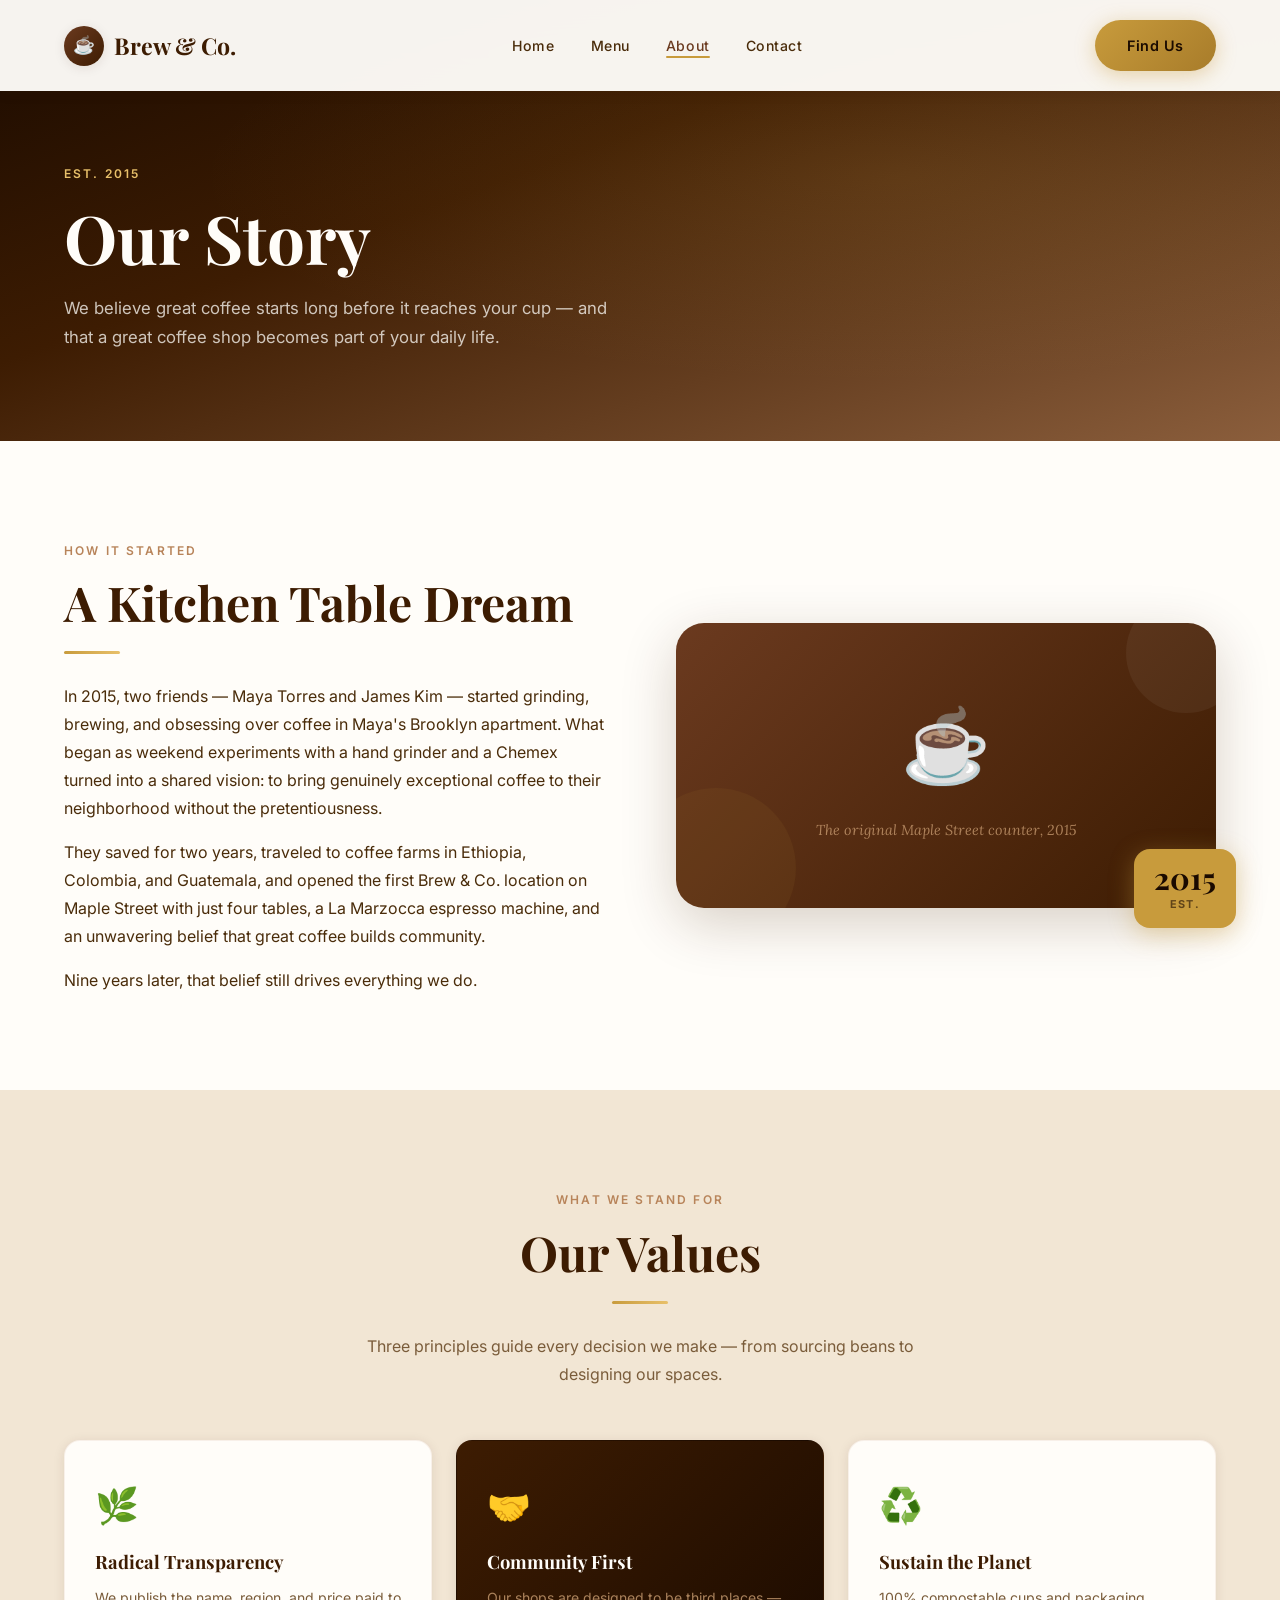
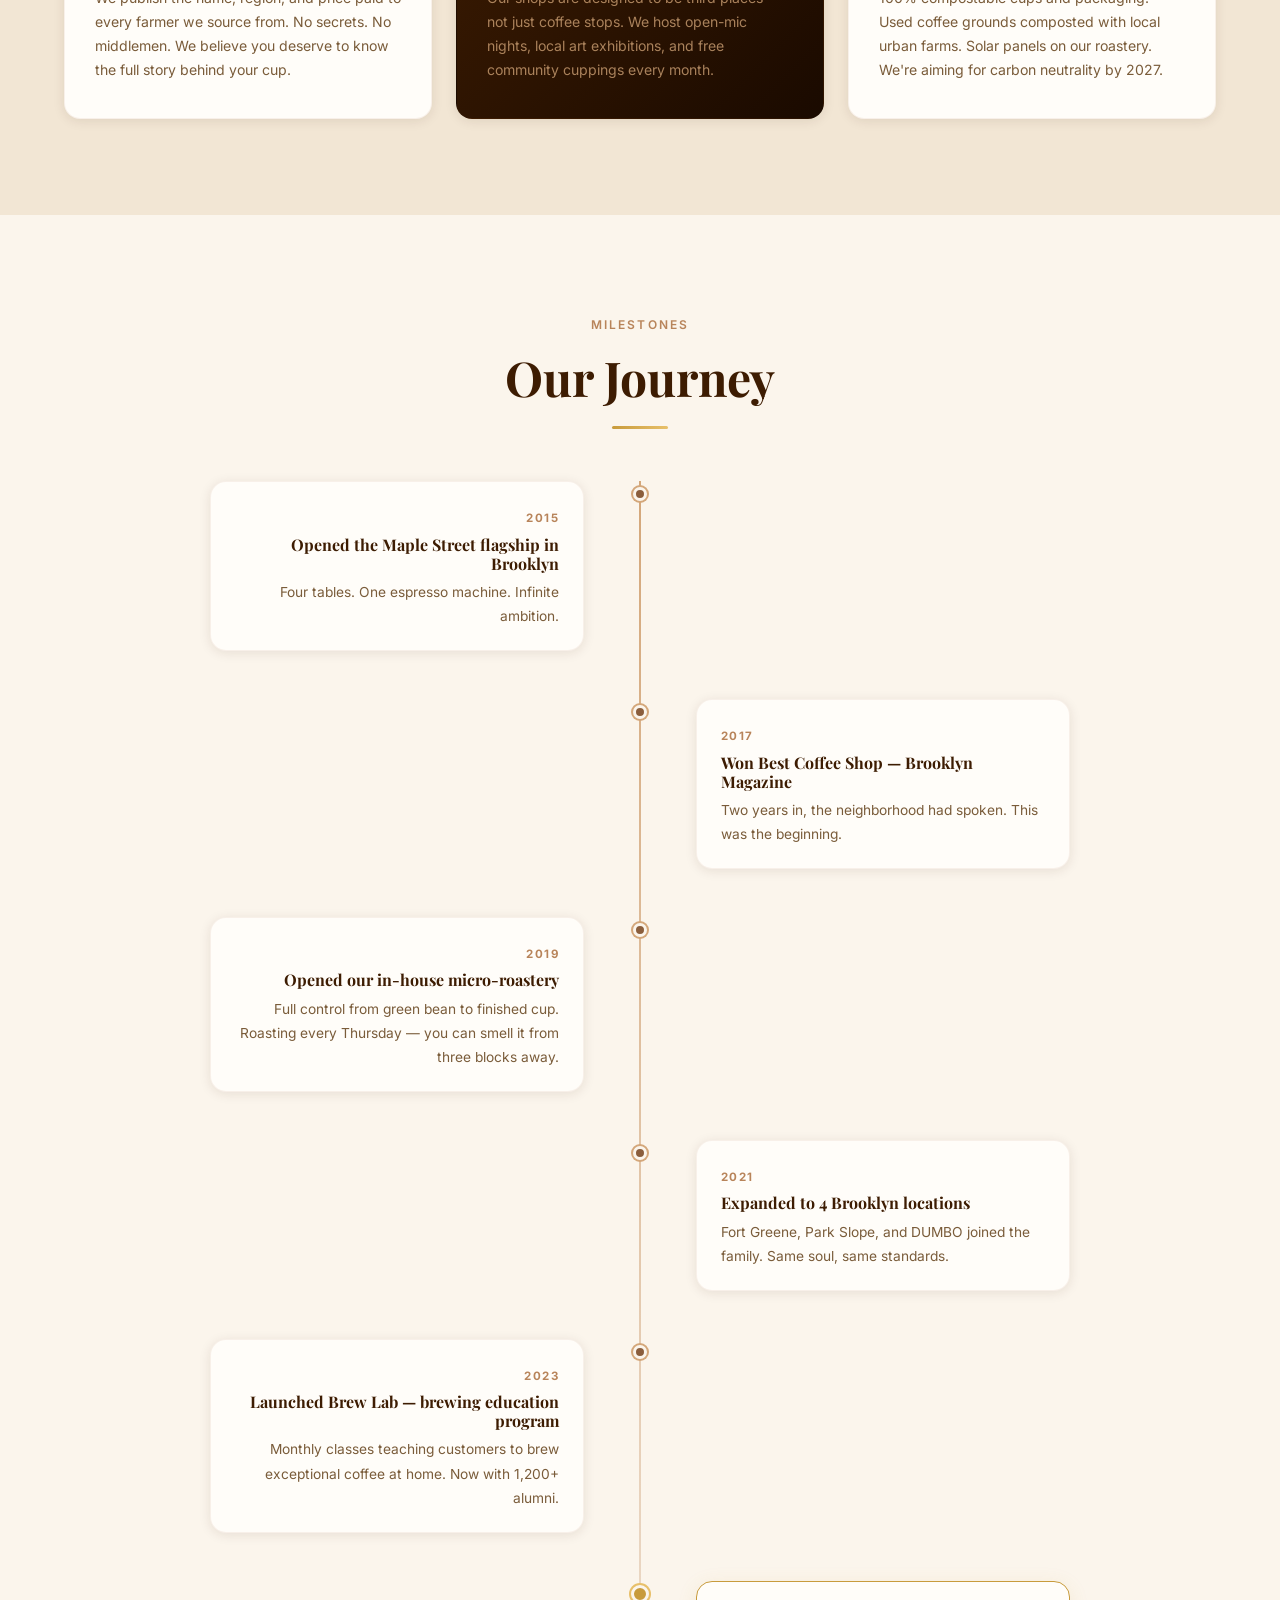
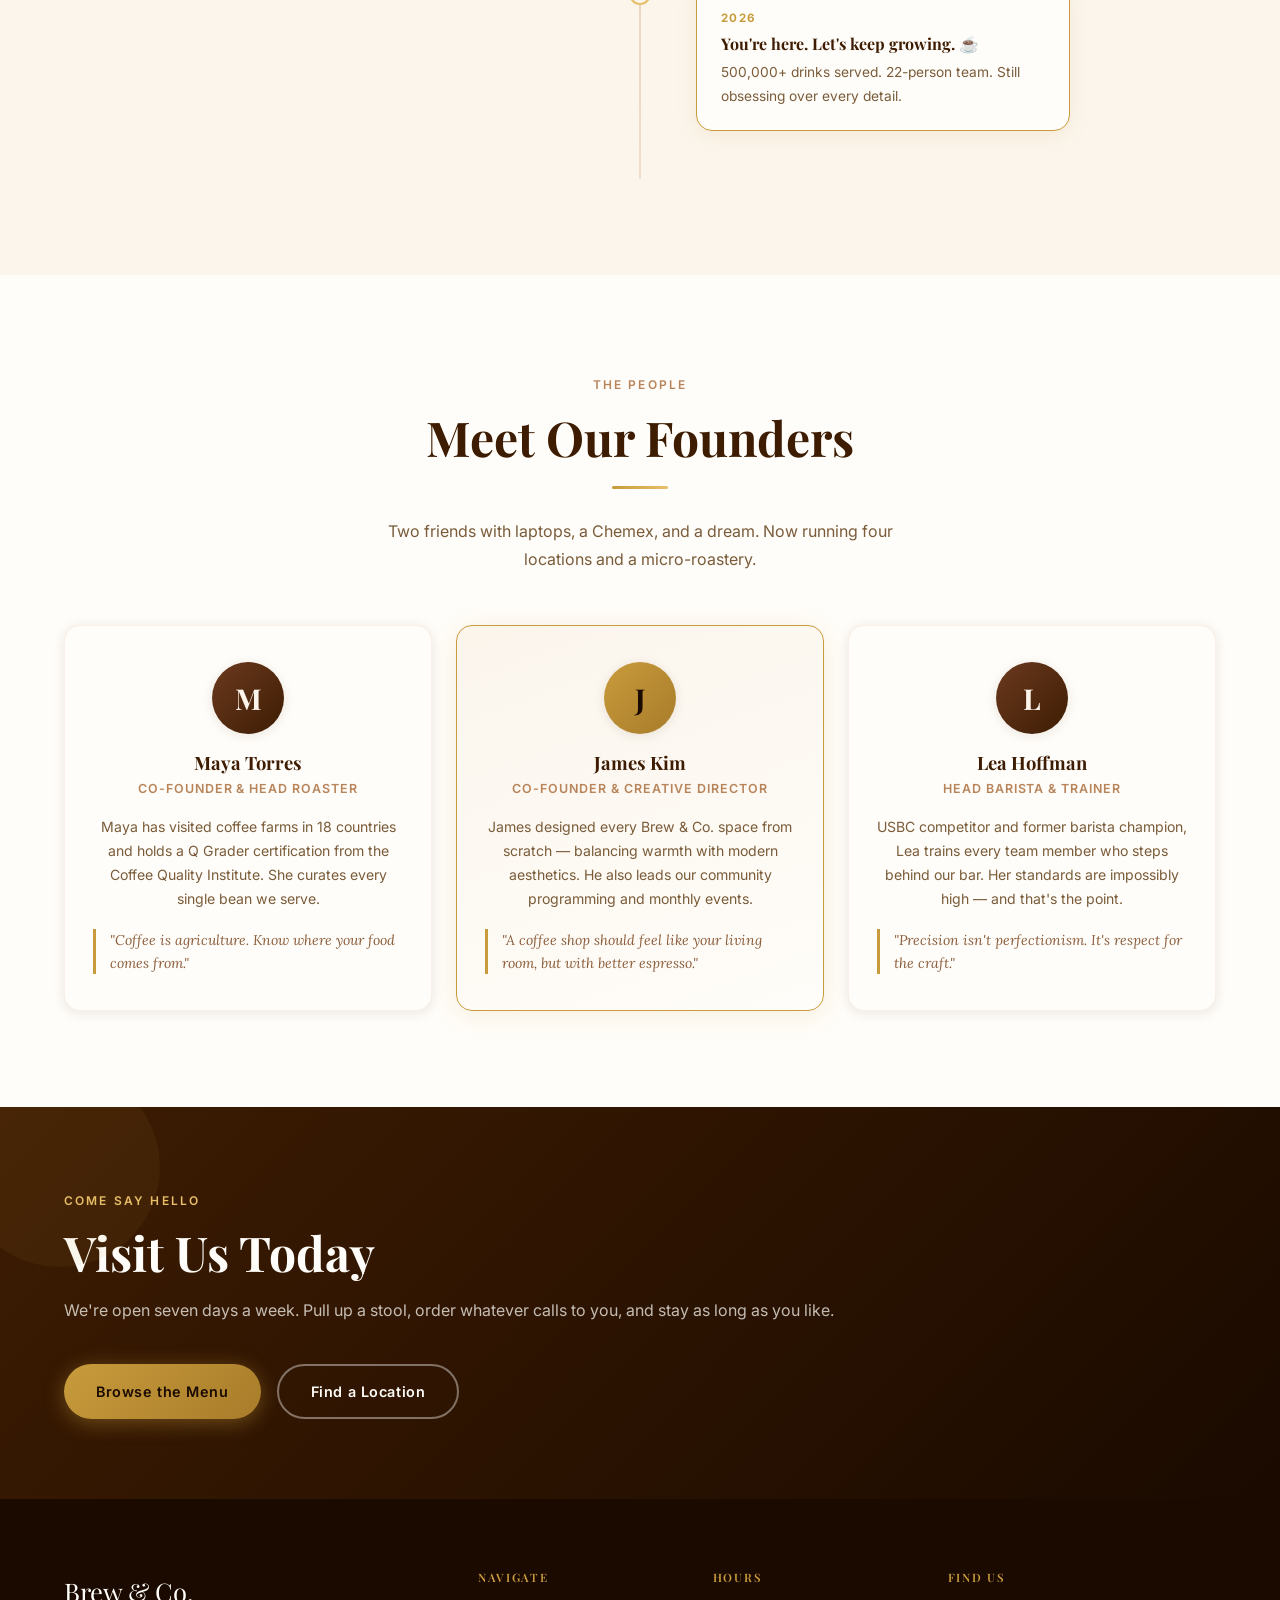
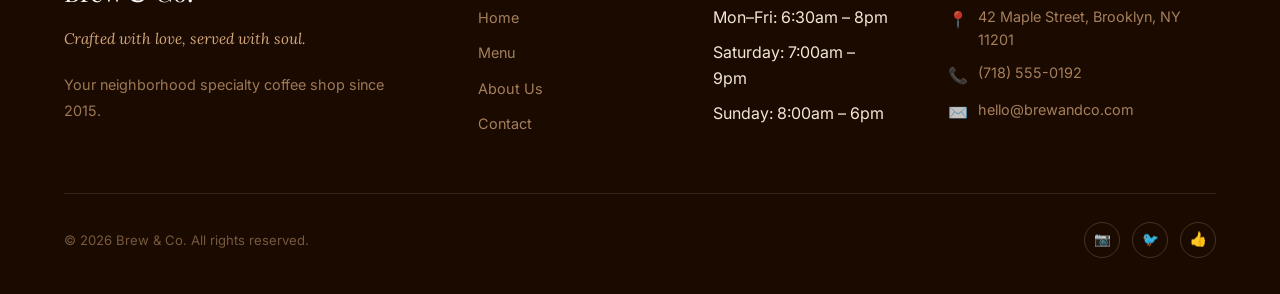
==== about.html @ 24303b9f "Initial commit" ====
<!DOCTYPE html>
<html lang="en">
<head>
  <meta charset="UTF-8" />
  <meta name="viewport" content="width=device-width, initial-scale=1.0" />
  <title>About Us — Brew & Co.</title>
  <meta name="description" content="Learn the story behind Brew & Co. — how a passion for exceptional coffee became a beloved community coffee shop with four locations across Brooklyn." />
  <link rel="stylesheet" href="css/style.css" />
  <link rel="stylesheet" href="css/about.css" />
</head>
<body>

<!-- ── Navigation ── -->
<nav class="navbar scrolled" id="navbar">
  <div class="nav-inner">
    <a href="index.html" class="nav-logo" aria-label="Brew & Co. Home">
      <div class="nav-logo-icon">☕</div>
      <span class="nav-logo-text">Brew &amp; Co.</span>
    </a>
    <ul class="nav-links" role="list">
      <li><a href="index.html"   class="nav-link" data-page="index.html">Home</a></li>
      <li><a href="menu.html"    class="nav-link" data-page="menu.html">Menu</a></li>
      <li><a href="about.html"   class="nav-link" data-page="about.html">About</a></li>
      <li><a href="contact.html" class="nav-link" data-page="contact.html">Contact</a></li>
    </ul>
    <a href="contact.html" class="btn btn-gold nav-cta">Find Us</a>
    <button class="hamburger" id="hamburger" aria-label="Toggle menu">
      <span></span><span></span><span></span>
    </button>
  </div>
</nav>

<!-- Mobile Menu -->
<div class="mobile-menu" id="mobile-menu" role="dialog" aria-modal="true" aria-label="Mobile navigation">
  <button class="mobile-close" id="mobile-close" aria-label="Close menu">✕</button>
  <ul role="list">
    <li><a href="index.html"   class="nav-link">Home</a></li>
    <li><a href="menu.html"    class="nav-link">Menu</a></li>
    <li><a href="about.html"   class="nav-link">About</a></li>
    <li><a href="contact.html" class="nav-link">Contact</a></li>
  </ul>
</div>

<main>

  <!-- ── Page Hero ── -->
  <section class="about-hero">
    <div class="about-hero-bg" aria-hidden="true"></div>
    <div class="container about-hero-content">
      <span class="section-label" style="color:var(--gold-light);">Est. 2015</span>
      <h1 style="color:var(--cream-white);margin-bottom:16px;">Our Story</h1>
      <p style="color:rgba(255,253,249,0.75);max-width:560px;font-size:1.05rem;">
        We believe great coffee starts long before it reaches your cup — and that a great coffee shop becomes part of your daily life.
      </p>
    </div>
  </section>

  <!-- ── Origin Story ── -->
  <section class="section">
    <div class="container origin-grid">
      <div class="origin-text" data-animate>
        <span class="section-label">How It Started</span>
        <h2 class="section-title">A Kitchen Table Dream</h2>
        <div class="divider"></div>
        <p>In 2015, two friends — Maya Torres and James Kim — started grinding, brewing, and obsessing over coffee in Maya's Brooklyn apartment. What began as weekend experiments with a hand grinder and a Chemex turned into a shared vision: to bring genuinely exceptional coffee to their neighborhood without the pretentiousness.</p>
        <p style="margin-top:16px;">They saved for two years, traveled to coffee farms in Ethiopia, Colombia, and Guatemala, and opened the first Brew &amp; Co. location on Maple Street with just four tables, a La Marzocca espresso machine, and an unwavering belief that great coffee builds community.</p>
        <p style="margin-top:16px;">Nine years later, that belief still drives everything we do.</p>
      </div>
      <div class="origin-visual" data-animate data-delay="0.18">
        <div class="origin-img-card">
          <span class="origin-big-emoji">☕</span>
          <p class="origin-img-caption">The original Maple Street counter, 2015</p>
        </div>
        <div class="origin-year-badge">
          <span class="origin-year">2015</span>
          <span class="origin-year-label">Est.</span>
        </div>
      </div>
    </div>
  </section>

  <!-- ── Values ── -->
  <section class="section values-section">
    <div class="container">
      <div class="text-center" style="max-width:560px;margin:0 auto;">
        <span class="section-label">What We Stand For</span>
        <h2 class="section-title">Our Values</h2>
        <div class="divider center"></div>
        <p style="margin:0 auto 52px;color:var(--text-muted);">Three principles guide every decision we make — from sourcing beans to designing our spaces.</p>
      </div>
      <div class="values-grid">
        <div class="value-card" data-animate>
          <div class="value-icon">🌿</div>
          <h3 class="value-title">Radical Transparency</h3>
          <p class="value-desc">We publish the name, region, and price paid to every farmer we source from. No secrets. No middlemen. We believe you deserve to know the full story behind your cup.</p>
        </div>
        <div class="value-card value-card-featured" data-animate data-delay="0.12">
          <div class="value-icon">🤝</div>
          <h3 class="value-title">Community First</h3>
          <p class="value-desc">Our shops are designed to be third places — not just coffee stops. We host open-mic nights, local art exhibitions, and free community cuppings every month.</p>
        </div>
        <div class="value-card" data-animate data-delay="0.22">
          <div class="value-icon">♻️</div>
          <h3 class="value-title">Sustain the Planet</h3>
          <p class="value-desc">100% compostable cups and packaging. Used coffee grounds composted with local urban farms. Solar panels on our roastery. We're aiming for carbon neutrality by 2027.</p>
        </div>
      </div>
    </div>
  </section>

  <!-- ── Timeline ── -->
  <section class="section timeline-section">
    <div class="container">
      <div class="text-center" style="max-width:480px;margin:0 auto;">
        <span class="section-label">Milestones</span>
        <h2 class="section-title">Our Journey</h2>
        <div class="divider center"></div>
      </div>
      <div class="timeline">
        <div class="timeline-item left" data-animate>
          <div class="timeline-dot"></div>
          <div class="timeline-content">
            <span class="timeline-year">2015</span>
            <h3 class="timeline-event">Opened the Maple Street flagship in Brooklyn</h3>
            <p>Four tables. One espresso machine. Infinite ambition.</p>
          </div>
        </div>
        <div class="timeline-item right" data-animate data-delay="0.1">
          <div class="timeline-dot"></div>
          <div class="timeline-content">
            <span class="timeline-year">2017</span>
            <h3 class="timeline-event">Won Best Coffee Shop — Brooklyn Magazine</h3>
            <p>Two years in, the neighborhood had spoken. This was the beginning.</p>
          </div>
        </div>
        <div class="timeline-item left" data-animate data-delay="0.2">
          <div class="timeline-dot"></div>
          <div class="timeline-content">
            <span class="timeline-year">2019</span>
            <h3 class="timeline-event">Opened our in-house micro-roastery</h3>
            <p>Full control from green bean to finished cup. Roasting every Thursday — you can smell it from three blocks away.</p>
          </div>
        </div>
        <div class="timeline-item right" data-animate data-delay="0.3">
          <div class="timeline-dot"></div>
          <div class="timeline-content">
            <span class="timeline-year">2021</span>
            <h3 class="timeline-event">Expanded to 4 Brooklyn locations</h3>
            <p>Fort Greene, Park Slope, and DUMBO joined the family. Same soul, same standards.</p>
          </div>
        </div>
        <div class="timeline-item left" data-animate data-delay="0.4">
          <div class="timeline-dot"></div>
          <div class="timeline-content">
            <span class="timeline-year">2023</span>
            <h3 class="timeline-event">Launched Brew Lab — brewing education program</h3>
            <p>Monthly classes teaching customers to brew exceptional coffee at home. Now with 1,200+ alumni.</p>
          </div>
        </div>
        <div class="timeline-item right" data-animate data-delay="0.5">
          <div class="timeline-dot timeline-dot-gold"></div>
          <div class="timeline-content timeline-content-current">
            <span class="timeline-year" style="color:var(--gold);">2026</span>
            <h3 class="timeline-event">You're here. Let's keep growing. ☕</h3>
            <p>500,000+ drinks served. 22-person team. Still obsessing over every detail.</p>
          </div>
        </div>
      </div>
    </div>
  </section>

  <!-- ── Team ── -->
  <section class="section team-section">
    <div class="container">
      <div class="text-center" style="max-width:520px;margin:0 auto;">
        <span class="section-label">The People</span>
        <h2 class="section-title">Meet Our Founders</h2>
        <div class="divider center"></div>
        <p style="margin:0 auto 52px;color:var(--text-muted);">Two friends with laptops, a Chemex, and a dream. Now running four locations and a micro-roastery.</p>
      </div>
      <div class="team-grid">
        <div class="team-card" data-animate>
          <div class="team-avatar">M</div>
          <h3 class="team-name">Maya Torres</h3>
          <span class="team-role">Co-Founder & Head Roaster</span>
          <p class="team-bio">Maya has visited coffee farms in 18 countries and holds a Q Grader certification from the Coffee Quality Institute. She curates every single bean we serve.</p>
          <div class="team-quote">"Coffee is agriculture. Know where your food comes from."</div>
        </div>
        <div class="team-card team-card-featured" data-animate data-delay="0.12">
          <div class="team-avatar team-avatar-gold">J</div>
          <h3 class="team-name">James Kim</h3>
          <span class="team-role">Co-Founder & Creative Director</span>
          <p class="team-bio">James designed every Brew &amp; Co. space from scratch — balancing warmth with modern aesthetics. He also leads our community programming and monthly events.</p>
          <div class="team-quote">"A coffee shop should feel like your living room, but with better espresso."</div>
        </div>
        <div class="team-card" data-animate data-delay="0.22">
          <div class="team-avatar">L</div>
          <h3 class="team-name">Lea Hoffman</h3>
          <span class="team-role">Head Barista & Trainer</span>
          <p class="team-bio">USBC competitor and former barista champion, Lea trains every team member who steps behind our bar. Her standards are impossibly high — and that's the point.</p>
          <div class="team-quote">"Precision isn't perfectionism. It's respect for the craft."</div>
        </div>
      </div>
    </div>
  </section>

  <!-- ── CTA ── -->
  <section class="about-cta">
    <div class="container about-cta-inner">
      <div data-animate>
        <span class="section-label" style="color:var(--gold-light);">Come Say Hello</span>
        <h2 style="color:var(--cream-white);margin-bottom:14px;">Visit Us Today</h2>
        <p style="color:rgba(255,253,249,0.72);">We're open seven days a week. Pull up a stool, order whatever calls to you, and stay as long as you like.</p>
      </div>
      <div class="about-cta-actions" data-animate data-delay="0.15">
        <a href="menu.html" class="btn btn-gold">Browse the Menu</a>
        <a href="contact.html" class="btn btn-outline" style="border-color:rgba(255,253,249,0.4);color:var(--cream-white);">Find a Location</a>
      </div>
    </div>
  </section>

</main>

<!-- ── FOOTER ── -->
<footer class="footer" role="contentinfo">
  <div class="container">
    <div class="footer-grid">
      <div class="footer-col">
        <div class="footer-brand-name">Brew &amp; Co.</div>
        <p class="footer-tagline">Crafted with love, served with soul.</p>
        <p class="footer-desc">Your neighborhood specialty coffee shop since 2015.</p>
      </div>
      <div class="footer-col">
        <h3 class="footer-heading">Navigate</h3>
        <ul class="footer-links">
          <li><a href="index.html">Home</a></li>
          <li><a href="menu.html">Menu</a></li>
          <li><a href="about.html">About Us</a></li>
          <li><a href="contact.html">Contact</a></li>
        </ul>
      </div>
      <div class="footer-col">
        <h3 class="footer-heading">Hours</h3>
        <ul class="footer-links">
          <li>Mon–Fri: 6:30am – 8pm</li>
          <li>Saturday: 7:00am – 9pm</li>
          <li>Sunday: 8:00am – 6pm</li>
        </ul>
      </div>
      <div class="footer-col">
        <h3 class="footer-heading">Find Us</h3>
        <div class="footer-contact-item"><span>📍</span><span>42 Maple Street, Brooklyn, NY 11201</span></div>
        <div class="footer-contact-item"><span>📞</span><span>(718) 555-0192</span></div>
        <div class="footer-contact-item"><span>✉️</span><span>hello@brewandco.com</span></div>
      </div>
    </div>
    <div class="footer-bottom">
      <p>&copy; 2026 Brew &amp; Co. All rights reserved.</p>
      <div class="footer-social">
        <a href="#" class="social-link" aria-label="Instagram">📷</a>
        <a href="#" class="social-link" aria-label="Twitter">🐦</a>
        <a href="#" class="social-link" aria-label="Facebook">👍</a>
      </div>
    </div>
  </div>
</footer>

<script src="js/main.js"></script>
</body>
</html>
---- css/style.css ----
/* ===== Brew & Co. — Global Styles ===== */

@import url('https://fonts.googleapis.com/css2?family=Playfair+Display:ital,wght@0,400;0,600;0,700;1,400;1,600&family=Inter:wght@300;400;500;600&family=Lora:ital,wght@0,400;1,400&display=swap');

/* ── CSS Variables ── */
:root {
  --brown-darkest: #1A0A00;
  --brown-dark:    #3D1C02;
  --brown-mid:     #6B3A1F;
  --brown-warm:    #8B5E3C;
  --brown-light:   #B8845A;
  --brown-pale:    #D4A77A;
  --cream-deep:    #E8D5B7;
  --cream-mid:     #F2E6D4;
  --cream-light:   #FBF5EC;
  --cream-white:   #FFFDF9;
  --gold:          #C89B3C;
  --gold-light:    #E8C06A;
  --text-dark:     #1A0A00;
  --text-mid:      #4A2C0A;
  --text-muted:    #7A5C3A;
  --shadow-sm:     0 2px 12px rgba(61,28,2,0.1);
  --shadow-md:     0 6px 30px rgba(61,28,2,0.15);
  --shadow-lg:     0 16px 55px rgba(61,28,2,0.2);
  --radius-sm:     8px;
  --radius-md:     16px;
  --radius-lg:     28px;
  --transition:    0.3s cubic-bezier(0.4, 0, 0.2, 1);
  --font-heading:  'Playfair Display', serif;
  --font-body:     'Inter', sans-serif;
  --font-accent:   'Lora', serif;
}

/* ── Reset ── */
*, *::before, *::after { box-sizing: border-box; margin: 0; padding: 0; }
html { scroll-behavior: smooth; font-size: 16px; }
body {
  font-family: var(--font-body);
  background: var(--cream-white);
  color: var(--text-dark);
  line-height: 1.6;
  overflow-x: hidden;
}
img { display: block; max-width: 100%; }
a { text-decoration: none; color: inherit; }
ul { list-style: none; }
button { cursor: pointer; border: none; background: none; font-family: inherit; }

/* ── Typography ── */
h1, h2, h3, h4 { font-family: var(--font-heading); line-height: 1.2; }
h1 { font-size: clamp(2.4rem, 6vw, 4.2rem); }
h2 { font-size: clamp(1.9rem, 4vw, 3rem); }
h3 { font-size: clamp(1.3rem, 2.5vw, 1.7rem); }
h4 { font-size: 1.1rem; }
p  { color: var(--text-mid); line-height: 1.75; }

/* ── Layout Helpers ── */
.container {
  max-width: 1200px;
  margin: 0 auto;
  padding: 0 24px;
}
.section { padding: 96px 0; }
.section-sm { padding: 64px 0; }
.section-label {
  display: inline-block;
  font-family: var(--font-body);
  font-size: 0.75rem;
  font-weight: 600;
  letter-spacing: 0.18em;
  text-transform: uppercase;
  color: var(--brown-light);
  margin-bottom: 14px;
}
.section-title { color: var(--brown-dark); margin-bottom: 20px; }
.section-subtitle {
  font-size: 1.05rem;
  color: var(--text-muted);
  max-width: 560px;
  margin-bottom: 52px;
}

/* ── Divider ── */
.divider {
  width: 56px;
  height: 3px;
  background: linear-gradient(90deg, var(--gold), var(--gold-light));
  border-radius: 2px;
  margin: 18px 0 28px;
}
.divider.center { margin-left: auto; margin-right: auto; }

/* ── Buttons ── */
.btn {
  display: inline-flex;
  align-items: center;
  gap: 8px;
  padding: 14px 32px;
  border-radius: 50px;
  font-size: 0.9rem;
  font-weight: 600;
  letter-spacing: 0.04em;
  transition: var(--transition);
  position: relative;
  overflow: hidden;
}
.btn::before {
  content: '';
  position: absolute;
  inset: 0;
  background: rgba(255,255,255,0.12);
  opacity: 0;
  transition: var(--transition);
}
.btn:hover::before { opacity: 1; }
.btn-primary {
  background: linear-gradient(135deg, var(--brown-mid), var(--brown-dark));
  color: var(--cream-white);
  box-shadow: 0 4px 20px rgba(61,28,2,0.35);
}
.btn-primary:hover {
  transform: translateY(-2px);
  box-shadow: 0 8px 28px rgba(61,28,2,0.45);
}
.btn-outline {
  border: 2px solid var(--brown-mid);
  color: var(--brown-mid);
  background: transparent;
}
.btn-outline:hover {
  background: var(--brown-mid);
  color: var(--cream-white);
  transform: translateY(-2px);
}
.btn-gold {
  background: linear-gradient(135deg, var(--gold), #A87C2A);
  color: var(--brown-darkest);
  box-shadow: 0 4px 20px rgba(200,155,60,0.4);
}
.btn-gold:hover {
  transform: translateY(-2px);
  box-shadow: 0 8px 28px rgba(200,155,60,0.55);
}

/* ══════════════════════════════════════════
   NAVIGATION
══════════════════════════════════════════ */
.navbar {
  position: fixed;
  top: 0; left: 0; right: 0;
  z-index: 1000;
  padding: 0 0;
  transition: var(--transition);
}
.navbar.scrolled {
  background: rgba(255,253,249,0.96);
  backdrop-filter: blur(20px);
  -webkit-backdrop-filter: blur(20px);
  box-shadow: var(--shadow-sm);
}
.navbar.transparent { background: transparent; }
.nav-inner {
  display: flex;
  align-items: center;
  justify-content: space-between;
  max-width: 1200px;
  margin: 0 auto;
  padding: 20px 24px;
}
.nav-logo {
  display: flex;
  align-items: center;
  gap: 10px;
}
.nav-logo-icon {
  width: 40px;
  height: 40px;
  background: linear-gradient(135deg, var(--brown-mid), var(--brown-dark));
  border-radius: 50%;
  display: flex;
  align-items: center;
  justify-content: center;
  font-size: 1.1rem;
  color: var(--cream-light);
  box-shadow: var(--shadow-sm);
  flex-shrink: 0;
}
.nav-logo-text {
  font-family: var(--font-heading);
  font-size: 1.45rem;
  font-weight: 700;
  color: var(--brown-dark);
  transition: var(--transition);
}
.navbar.transparent .nav-logo-text { color: var(--cream-white); }
.nav-links {
  display: flex;
  align-items: center;
  gap: 36px;
}
.nav-link {
  font-size: 0.88rem;
  font-weight: 500;
  color: var(--text-mid);
  letter-spacing: 0.04em;
  position: relative;
  transition: var(--transition);
}
.navbar.transparent .nav-link { color: rgba(255,255,255,0.88); }
.nav-link::after {
  content: '';
  position: absolute;
  bottom: -4px; left: 0;
  width: 0; height: 2px;
  background: var(--gold);
  transition: var(--transition);
  border-radius: 2px;
}
.nav-link:hover::after,
.nav-link.active::after { width: 100%; }
.nav-link:hover,
.nav-link.active { color: var(--brown-mid); }
.navbar.transparent .nav-link:hover { color: var(--gold-light); }
.nav-cta { margin-left: 16px; }
.hamburger {
  display: none;
  flex-direction: column;
  gap: 5px;
  padding: 6px;
}
.hamburger span {
  width: 24px; height: 2px;
  background: var(--brown-mid);
  border-radius: 2px;
  transition: var(--transition);
  display: block;
}
.navbar.transparent .hamburger span { background: var(--cream-white); }
.hamburger.open span:nth-child(1) { transform: translateY(7px) rotate(45deg); }
.hamburger.open span:nth-child(2) { opacity: 0; }
.hamburger.open span:nth-child(3) { transform: translateY(-7px) rotate(-45deg); }
.mobile-menu {
  display: none;
  position: fixed;
  top: 0; left: 0; right: 0; bottom: 0;
  background: var(--cream-white);
  z-index: 999;
  flex-direction: column;
  align-items: center;
  justify-content: center;
  gap: 36px;
}
.mobile-menu.open { display: flex; }
.mobile-menu .nav-link {
  font-family: var(--font-heading);
  font-size: 2rem;
  color: var(--brown-dark);
}
.mobile-menu .nav-link::after { display: none; }
.mobile-close {
  position: absolute;
  top: 28px; right: 28px;
  font-size: 1.6rem;
  color: var(--brown-mid);
  cursor: pointer;
  background: none;
  border: none;
  font-family: inherit;
}

/* ══════════════════════════════════════════
   FOOTER
══════════════════════════════════════════ */
.footer {
  background: var(--brown-darkest);
  color: var(--cream-mid);
  padding: 72px 0 36px;
}
.footer-grid {
  display: grid;
  grid-template-columns: 2fr 1fr 1fr 1.5fr;
  gap: 56px;
  margin-bottom: 56px;
}
.footer-brand-name {
  font-family: var(--font-heading);
  font-size: 1.6rem;
  color: var(--cream-white);
  margin-bottom: 14px;
}
.footer-tagline {
  font-style: italic;
  font-family: var(--font-accent);
  color: var(--brown-pale);
  font-size: 0.95rem;
  margin-bottom: 20px;
}
.footer-desc {
  color: rgba(212,167,122,0.7);
  font-size: 0.9rem;
  line-height: 1.8;
}
.footer-heading {
  font-size: 0.72rem;
  font-weight: 600;
  letter-spacing: 0.15em;
  text-transform: uppercase;
  color: var(--gold);
  margin-bottom: 20px;
}
.footer-links { display: flex; flex-direction: column; gap: 10px; }
.footer-links a {
  color: rgba(212,167,122,0.75);
  font-size: 0.9rem;
  transition: var(--transition);
}
.footer-links a:hover { color: var(--cream-mid); padding-left: 4px; }
.footer-contact-item {
  display: flex;
  gap: 10px;
  align-items: flex-start;
  color: rgba(212,167,122,0.75);
  font-size: 0.9rem;
  margin-bottom: 10px;
}
.footer-contact-item span:first-child { font-size: 1rem; flex-shrink: 0; margin-top: 2px; }
.footer-bottom {
  border-top: 1px solid rgba(212,167,122,0.15);
  padding-top: 28px;
  display: flex;
  align-items: center;
  justify-content: space-between;
  flex-wrap: wrap;
  gap: 16px;
}
.footer-bottom p { color: rgba(212,167,122,0.5); font-size: 0.82rem; margin: 0; }
.footer-social { display: flex; gap: 12px; }
.social-link {
  width: 36px; height: 36px;
  border-radius: 50%;
  border: 1px solid rgba(212,167,122,0.25);
  display: flex;
  align-items: center;
  justify-content: center;
  color: var(--brown-pale);
  font-size: 0.85rem;
  transition: var(--transition);
}
.social-link:hover {
  background: var(--gold);
  border-color: var(--gold);
  color: var(--brown-darkest);
  transform: translateY(-3px);
}

/* ══════════════════════════════════════════
   CARD STYLES (shared)
══════════════════════════════════════════ */
.card {
  background: var(--cream-white);
  border-radius: var(--radius-md);
  box-shadow: var(--shadow-sm);
  overflow: hidden;
  transition: var(--transition);
}
.card:hover {
  transform: translateY(-6px);
  box-shadow: var(--shadow-md);
}

/* ══════════════════════════════════════════
   ANIMATIONS
══════════════════════════════════════════ */
@keyframes fadeUp {
  from { opacity: 0; transform: translateY(30px); }
  to   { opacity: 1; transform: translateY(0); }
}
@keyframes fadeIn {
  from { opacity: 0; }
  to   { opacity: 1; }
}
@keyframes float {
  0%, 100% { transform: translateY(0px); }
  50%       { transform: translateY(-10px); }
}
@keyframes shimmer {
  0%   { background-position: -200% center; }
  100% { background-position:  200% center; }
}
.animate-fade-up {
  opacity: 0;
  animation: fadeUp 0.75s ease forwards;
}
.animate-delay-1 { animation-delay: 0.1s; }
.animate-delay-2 { animation-delay: 0.22s; }
.animate-delay-3 { animation-delay: 0.34s; }
.animate-delay-4 { animation-delay: 0.46s; }

/* ══════════════════════════════════════════
   DECORATIVE ELEMENTS
══════════════════════════════════════════ */
.bean-decoration {
  position: absolute;
  border-radius: 50%;
  background: var(--brown-pale);
  opacity: 0.12;
  pointer-events: none;
}
.grain-overlay {
  position: relative;
}
.grain-overlay::before {
  content: '';
  position: absolute;
  inset: 0;
  background-image: url("data:image/svg+xml,%3Csvg viewBox='0 0 256 256' xmlns='http://www.w3.org/2000/svg'%3E%3Cfilter id='noise'%3E%3CfeTurbulence type='fractalNoise' baseFrequency='0.9' numOctaves='4' stitchTiles='stitch'/%3E%3C/filter%3E%3Crect width='100%25' height='100%25' filter='url(%23noise)' opacity='0.04'/%3E%3C/svg%3E");
  pointer-events: none;
  border-radius: inherit;
  z-index: 0;
}

/* ══════════════════════════════════════════
   TOAST / NOTIFICATION
══════════════════════════════════════════ */
.toast {
  position: fixed;
  bottom: 32px; right: 32px;
  background: var(--brown-dark);
  color: var(--cream-white);
  padding: 16px 24px;
  border-radius: var(--radius-sm);
  box-shadow: var(--shadow-lg);
  display: flex;
  align-items: center;
  gap: 10px;
  font-size: 0.9rem;
  z-index: 9999;
  transform: translateY(80px);
  opacity: 0;
  transition: var(--transition);
}
.toast.show {
  transform: translateY(0);
  opacity: 1;
}
.toast-icon { font-size: 1.1rem; }

/* ══════════════════════════════════════════
   RESPONSIVE
══════════════════════════════════════════ */
@media (max-width: 960px) {
  .nav-links, .nav-cta { display: none; }
  .hamburger { display: flex; }
  .footer-grid { grid-template-columns: 1fr 1fr; gap: 36px; }
}
@media (max-width: 600px) {
  .section { padding: 72px 0; }
  .footer-grid { grid-template-columns: 1fr; gap: 32px; }
  .footer-bottom { flex-direction: column; text-align: center; }
}
---- css/about.css ----
/* ===== Brew & Co. — About Page Styles ===== */

/* ── About Hero ── */
.about-hero {
  position: relative;
  padding: 160px 0 88px;
  overflow: hidden;
}
.about-hero-bg {
  position: absolute;
  inset: 0;
  background: linear-gradient(160deg, var(--brown-darkest) 0%, var(--brown-dark) 40%, var(--brown-warm) 100%);
}
.about-hero-bg::before {
  content: '';
  position: absolute;
  inset: 0;
  background: radial-gradient(ellipse at 70% 40%, rgba(200,155,60,0.12) 0%, transparent 55%);
}
.about-hero-content { position: relative; z-index: 1; }

/* ── Origin Section ── */
.origin-grid {
  display: grid;
  grid-template-columns: 1fr 1fr;
  gap: 72px;
  align-items: center;
}
.origin-text p + p { margin-top: 16px; }
.origin-visual { position: relative; }
.origin-img-card {
  background: linear-gradient(135deg, var(--brown-mid), var(--brown-dark));
  border-radius: var(--radius-lg);
  padding: 64px 40px;
  text-align: center;
  box-shadow: var(--shadow-lg);
  position: relative;
  overflow: hidden;
}
.origin-img-card::before {
  content: '';
  position: absolute;
  top: -30px; right: -30px;
  width: 120px; height: 120px;
  border-radius: 50%;
  background: rgba(255,255,255,0.05);
}
.origin-img-card::after {
  content: '';
  position: absolute;
  bottom: -40px; left: -40px;
  width: 160px; height: 160px;
  border-radius: 50%;
  background: rgba(200,155,60,0.07);
}
.origin-big-emoji { font-size: 4.5rem; display: block; margin-bottom: 16px; }
.origin-img-caption {
  font-family: var(--font-accent);
  font-style: italic;
  color: rgba(212,167,122,0.7);
  font-size: 0.9rem;
  margin: 0;
}
.origin-year-badge {
  position: absolute;
  bottom: -20px; right: -20px;
  background: var(--gold);
  border-radius: var(--radius-md);
  padding: 14px 20px;
  text-align: center;
  box-shadow: 0 6px 24px rgba(200,155,60,0.4);
}
.origin-year {
  display: block;
  font-family: var(--font-heading);
  font-size: 1.9rem;
  color: var(--brown-darkest);
  font-weight: 700;
  line-height: 1;
}
.origin-year-label {
  display: block;
  font-size: 0.68rem;
  font-weight: 700;
  letter-spacing: 0.12em;
  text-transform: uppercase;
  color: rgba(26,10,0,0.6);
  margin-top: 3px;
}

/* ── Values ── */
.values-section { background: var(--cream-mid); }
.values-grid {
  display: grid;
  grid-template-columns: repeat(3, 1fr);
  gap: 24px;
}
.value-card {
  background: var(--cream-white);
  border-radius: var(--radius-md);
  padding: 36px 30px;
  box-shadow: var(--shadow-sm);
  border: 1px solid rgba(184,132,90,0.1);
  transition: var(--transition);
}
.value-card:hover { transform: translateY(-6px); box-shadow: var(--shadow-md); }
.value-card-featured {
  background: linear-gradient(135deg, var(--brown-dark), var(--brown-darkest));
  border-color: transparent;
}
.value-card-featured .value-title { color: var(--cream-white); }
.value-card-featured .value-desc { color: rgba(212,167,122,0.75); }
.value-icon { font-size: 2.2rem; margin-bottom: 18px; }
.value-title { font-size: 1.15rem; color: var(--brown-dark); margin-bottom: 12px; }
.value-desc { font-size: 0.88rem; line-height: 1.72; color: var(--text-muted); margin: 0; }

/* ── Timeline ── */
.timeline-section { background: var(--cream-light); }
.timeline {
  position: relative;
  margin-top: 52px;
  max-width: 860px;
  margin-left: auto;
  margin-right: auto;
}
.timeline::before {
  content: '';
  position: absolute;
  left: 50%;
  top: 0; bottom: 0;
  width: 2px;
  background: linear-gradient(to bottom, var(--brown-pale), rgba(184,132,90,0.2));
  transform: translateX(-50%);
}
.timeline-item {
  position: relative;
  width: 50%;
  padding-bottom: 48px;
}
.timeline-item.left { padding-right: 56px; text-align: right; }
.timeline-item.right { padding-left: 56px; margin-left: 50%; }
.timeline-dot {
  position: absolute;
  top: 6px;
  width: 14px; height: 14px;
  border-radius: 50%;
  background: var(--brown-warm);
  border: 3px solid var(--cream-light);
  box-shadow: 0 0 0 2px var(--brown-pale);
}
.timeline-item.left .timeline-dot { right: -7px; }
.timeline-item.right .timeline-dot { left: -7px; }
.timeline-dot-gold {
  background: var(--gold);
  box-shadow: 0 0 0 2px var(--gold-light);
  width: 18px; height: 18px;
  top: 4px;
}
.timeline-item.right .timeline-dot-gold { left: -9px; }
.timeline-content {
  background: var(--cream-white);
  border-radius: var(--radius-md);
  padding: 22px 24px;
  box-shadow: var(--shadow-sm);
  border: 1px solid rgba(184,132,90,0.1);
}
.timeline-content-current {
  border-color: var(--gold);
  box-shadow: 0 4px 20px rgba(200,155,60,0.12);
}
.timeline-year {
  display: inline-block;
  font-size: 0.72rem;
  font-weight: 700;
  letter-spacing: 0.12em;
  text-transform: uppercase;
  color: var(--brown-light);
  margin-bottom: 7px;
}
.timeline-event { font-size: 1rem; color: var(--brown-dark); margin-bottom: 7px; }
.timeline-content p { font-size: 0.86rem; color: var(--text-muted); margin: 0; }

/* ── Team ── */
.team-grid {
  display: grid;
  grid-template-columns: repeat(3, 1fr);
  gap: 24px;
}
.team-card {
  background: var(--cream-white);
  border-radius: var(--radius-md);
  padding: 36px 28px;
  box-shadow: var(--shadow-sm);
  text-align: center;
  border: 1px solid rgba(184,132,90,0.1);
  transition: var(--transition);
}
.team-card:hover { transform: translateY(-6px); box-shadow: var(--shadow-md); }
.team-card-featured {
  background: linear-gradient(160deg, var(--cream-light), var(--cream-white));
  border-color: var(--gold);
  box-shadow: 0 4px 24px rgba(200,155,60,0.15);
}
.team-avatar {
  width: 72px; height: 72px;
  border-radius: 50%;
  background: linear-gradient(135deg, var(--brown-mid), var(--brown-dark));
  color: var(--cream-light);
  font-family: var(--font-heading);
  font-size: 1.8rem;
  font-weight: 700;
  display: flex;
  align-items: center;
  justify-content: center;
  margin: 0 auto 18px;
  box-shadow: var(--shadow-sm);
}
.team-avatar-gold {
  background: linear-gradient(135deg, var(--gold), #A87C2A);
  color: var(--brown-darkest);
}
.team-name { font-size: 1.15rem; color: var(--brown-dark); margin-bottom: 5px; }
.team-role {
  display: block;
  font-size: 0.78rem;
  font-weight: 600;
  letter-spacing: 0.08em;
  text-transform: uppercase;
  color: var(--brown-light);
  margin-bottom: 16px;
}
.team-bio { font-size: 0.88rem; line-height: 1.7; color: var(--text-muted); margin-bottom: 18px; }
.team-quote {
  font-family: var(--font-accent);
  font-style: italic;
  font-size: 0.88rem;
  color: var(--brown-warm);
  border-left: 3px solid var(--gold);
  padding-left: 14px;
  text-align: left;
}

/* ── About CTA ── */
.about-cta {
  background: linear-gradient(135deg, var(--brown-dark), var(--brown-darkest));
  padding: 80px 0;
  position: relative;
  overflow: hidden;
}
.about-cta::before {
  content: '';
  position: absolute;
  top: -40px; left: -40px;
  width: 200px; height: 200px;
  border-radius: 50%;
  background: rgba(200,155,60,0.07);
}
.about-cta-inner {
  display: flex;
  align-items: center;
  justify-content: space-between;
  gap: 40px;
  flex-wrap: wrap;
}
.about-cta-actions { display: flex; gap: 16px; flex-wrap: wrap; }

/* Scroll reveal */
[data-animate] {
  opacity: 0;
  transform: translateY(24px);
  transition: opacity 0.65s ease, transform 0.65s ease;
}
[data-animate].in-view {
  opacity: 1;
  transform: none;
}
.text-center { text-align: center; }

/* ── Responsive ── */
@media (max-width: 960px) {
  .origin-grid { grid-template-columns: 1fr; gap: 48px; }
  .origin-visual { max-width: 400px; margin: 0 auto; }
  .values-grid { grid-template-columns: 1fr; }
  .team-grid { grid-template-columns: 1fr 1fr; }
  .timeline::before { left: 20px; }
  .timeline-item { width: 100%; padding-left: 56px; padding-right: 0; text-align: left; margin-left: 0 !important; }
  .timeline-item .timeline-dot { left: 13px !important; right: auto !important; }
  .about-cta-inner { flex-direction: column; }
}
@media (max-width: 600px) {
  .team-grid { grid-template-columns: 1fr; }
  .about-cta-actions { flex-direction: column; }
}
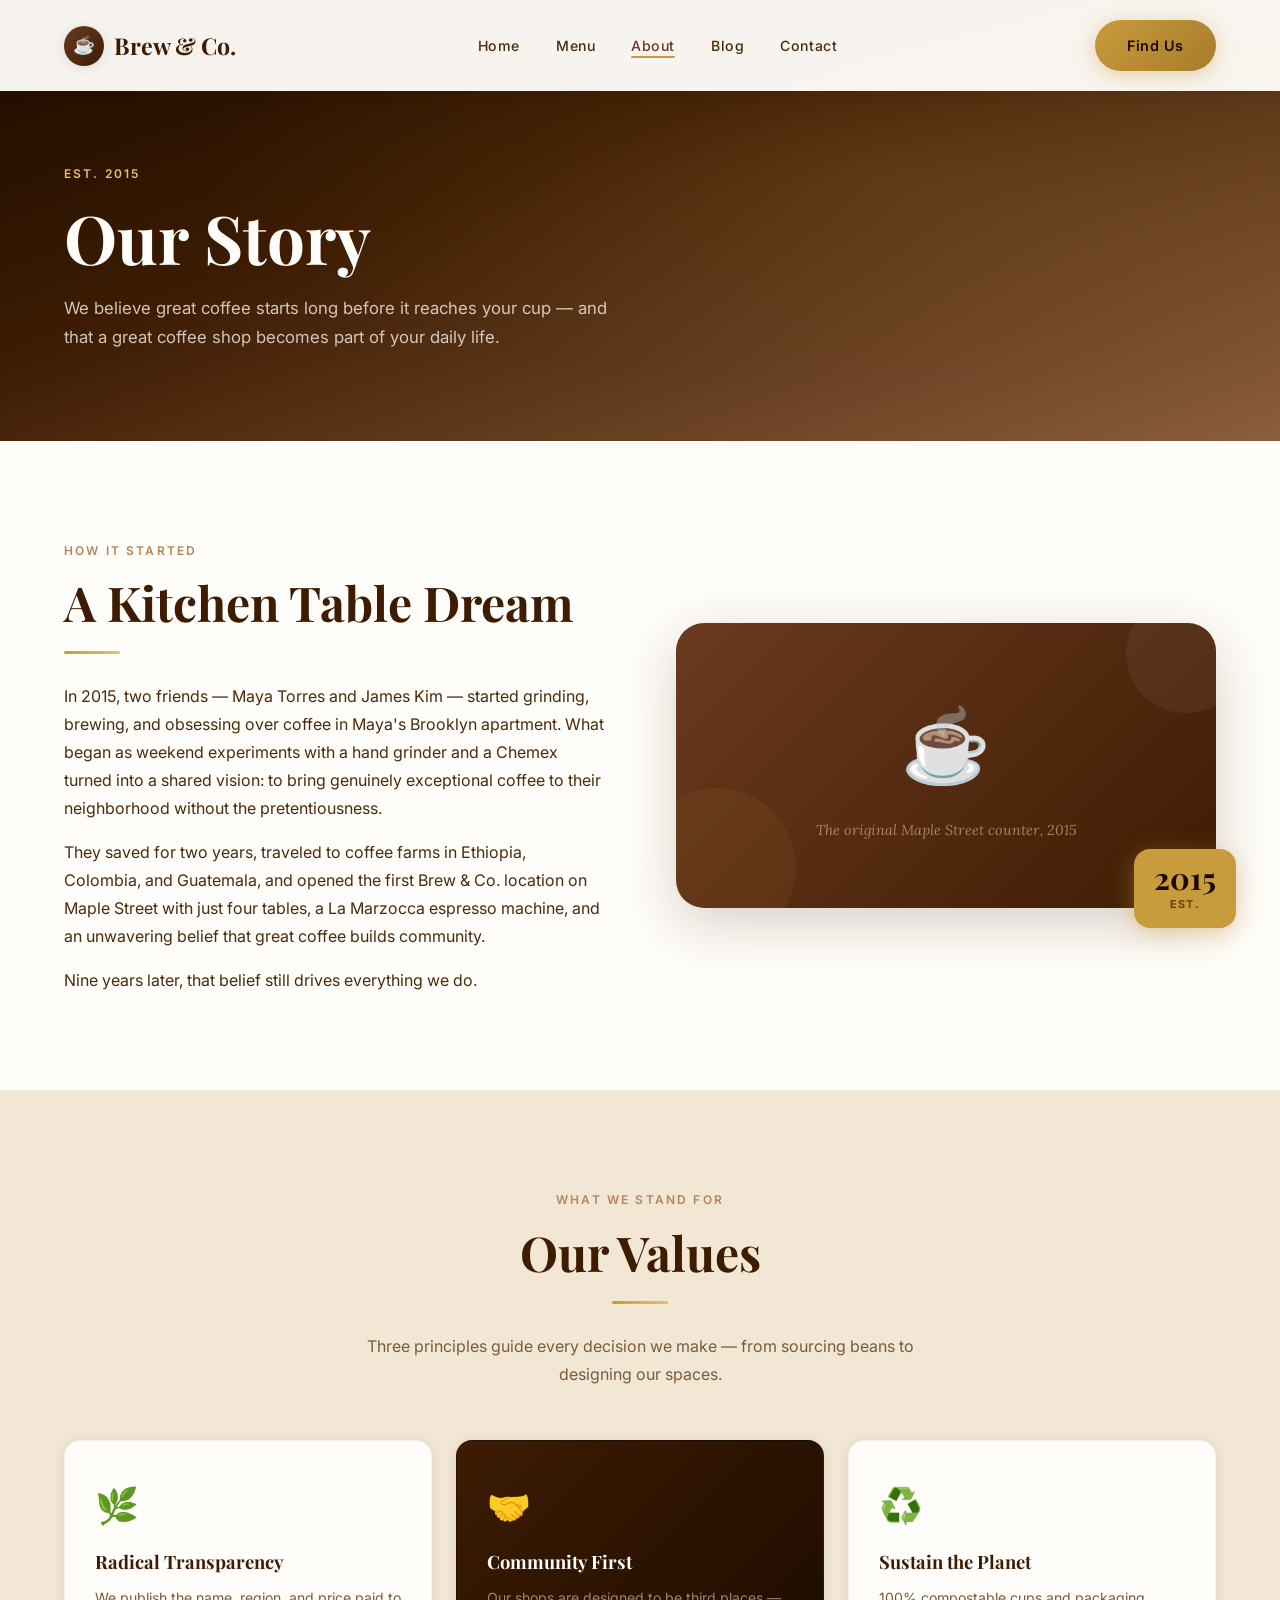
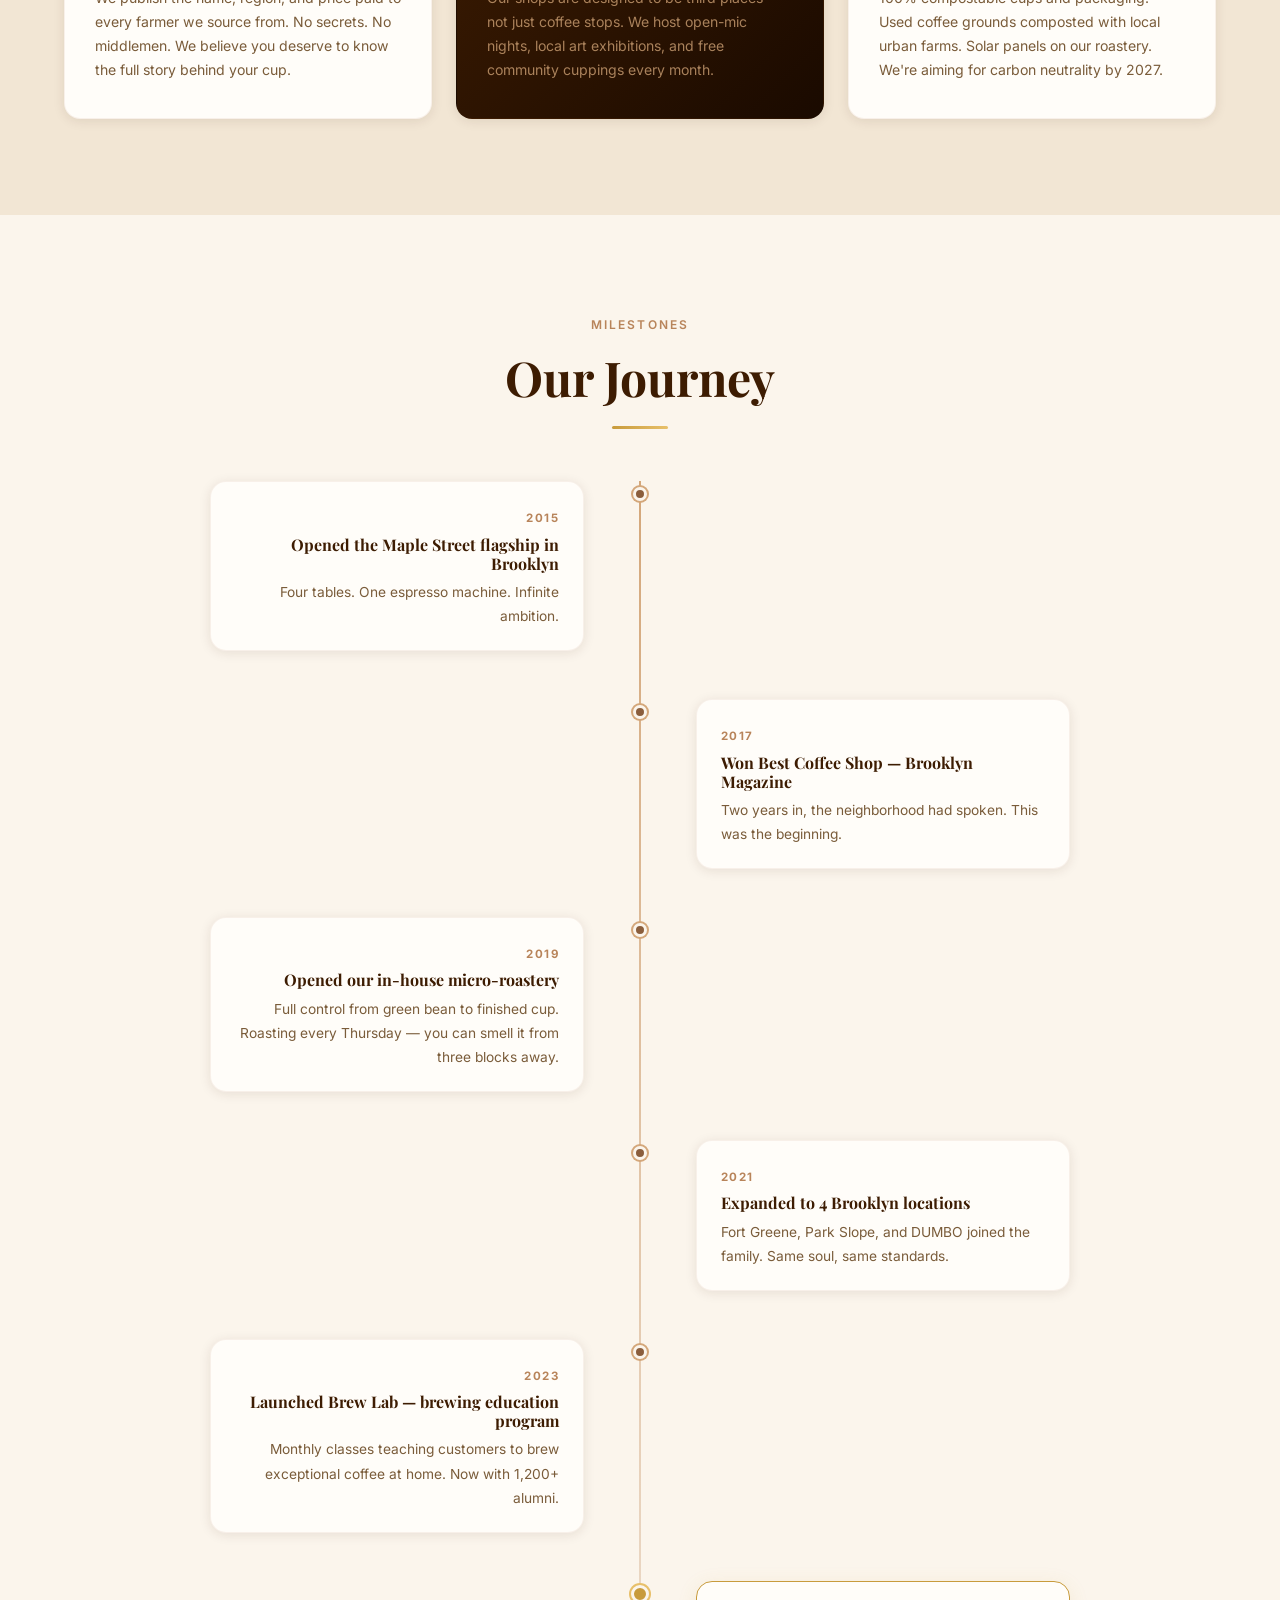
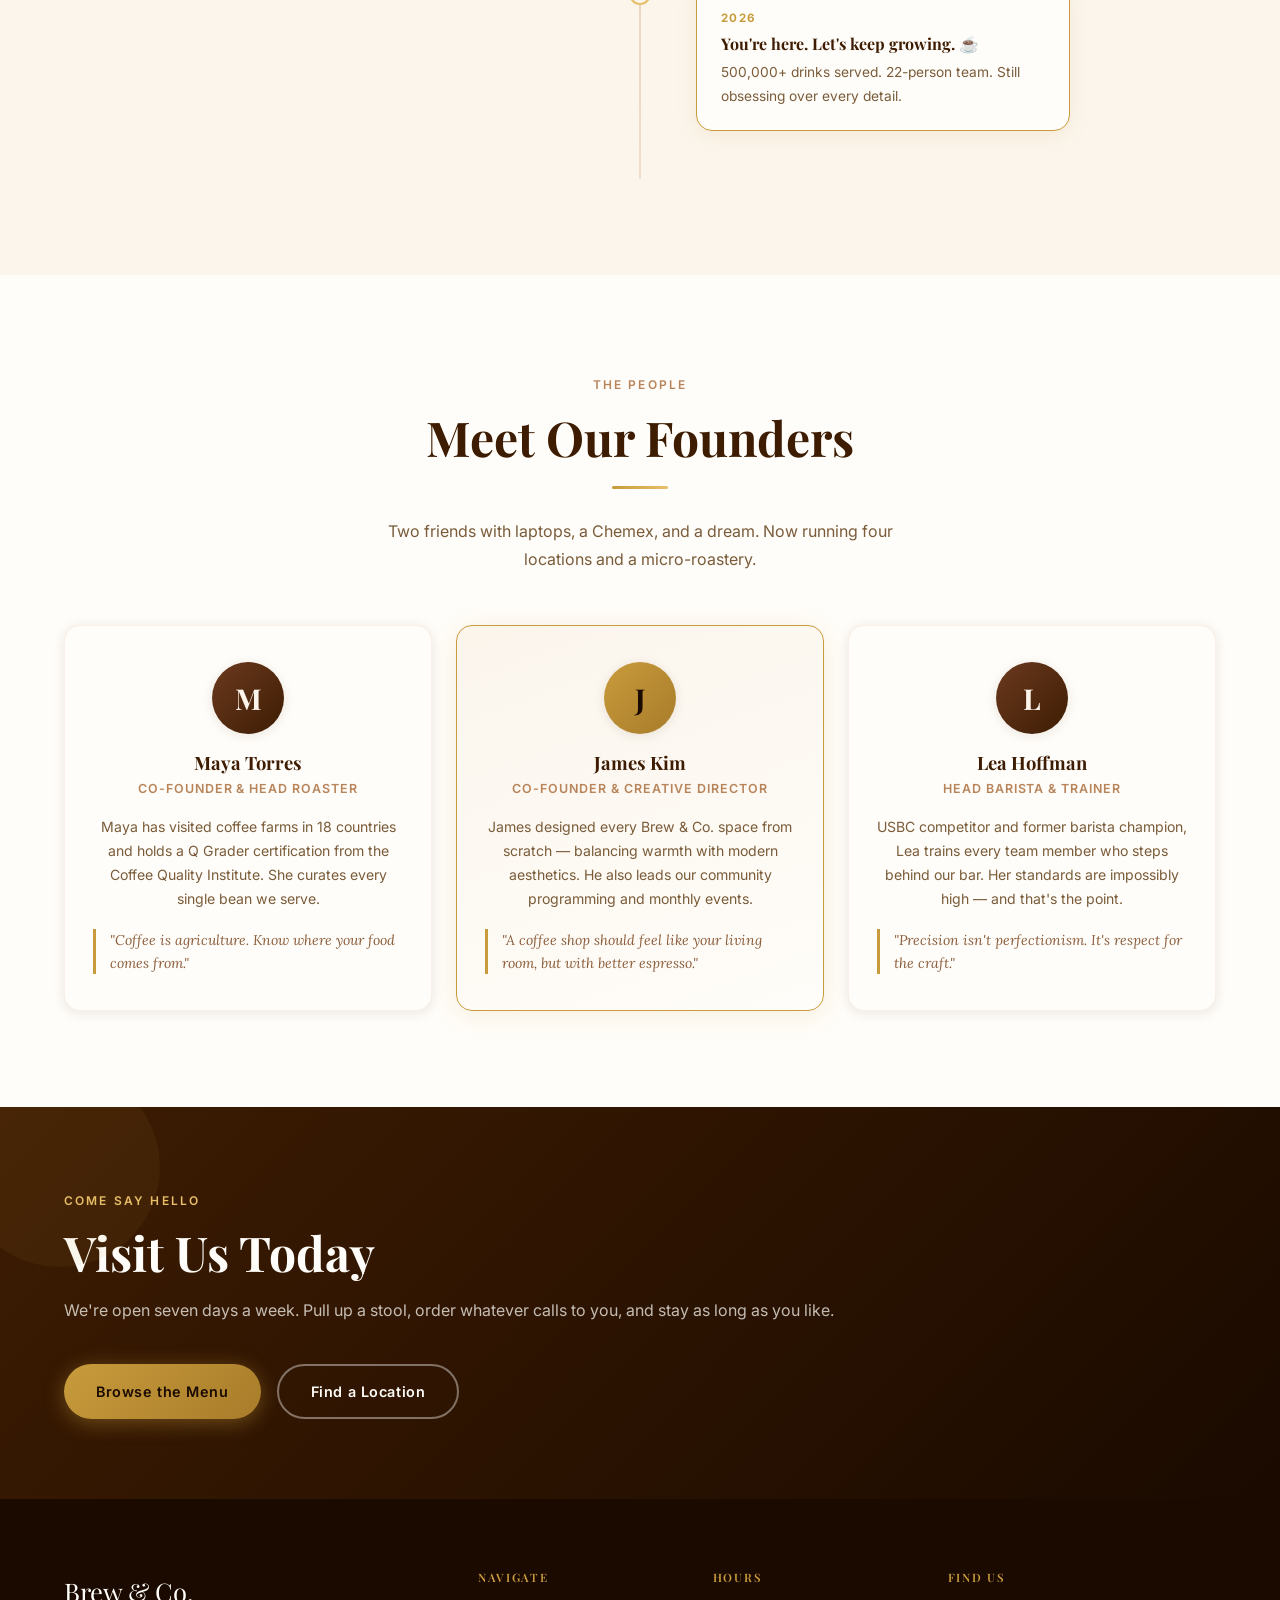
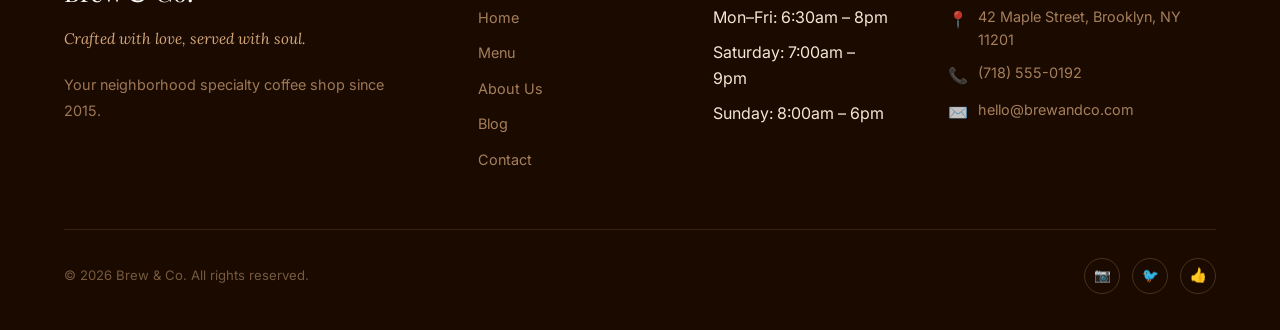
==== commit a318806d: "Add blog feature" ====
--- a/about.html
+++ b/about.html
@@ -21,6 +21,7 @@
       <li><a href="index.html"   class="nav-link" data-page="index.html">Home</a></li>
       <li><a href="menu.html"    class="nav-link" data-page="menu.html">Menu</a></li>
       <li><a href="about.html"   class="nav-link" data-page="about.html">About</a></li>
+      <li><a href="blog.html"    class="nav-link" data-page="blog.html">Blog</a></li>
       <li><a href="contact.html" class="nav-link" data-page="contact.html">Contact</a></li>
     </ul>
     <a href="contact.html" class="btn btn-gold nav-cta">Find Us</a>
@@ -37,6 +38,7 @@
     <li><a href="index.html"   class="nav-link">Home</a></li>
     <li><a href="menu.html"    class="nav-link">Menu</a></li>
     <li><a href="about.html"   class="nav-link">About</a></li>
+    <li><a href="blog.html"    class="nav-link">Blog</a></li>
     <li><a href="contact.html" class="nav-link">Contact</a></li>
   </ul>
 </div>
@@ -236,6 +238,7 @@
           <li><a href="index.html">Home</a></li>
           <li><a href="menu.html">Menu</a></li>
           <li><a href="about.html">About Us</a></li>
+          <li><a href="blog.html">Blog</a></li>
           <li><a href="contact.html">Contact</a></li>
         </ul>
       </div>
